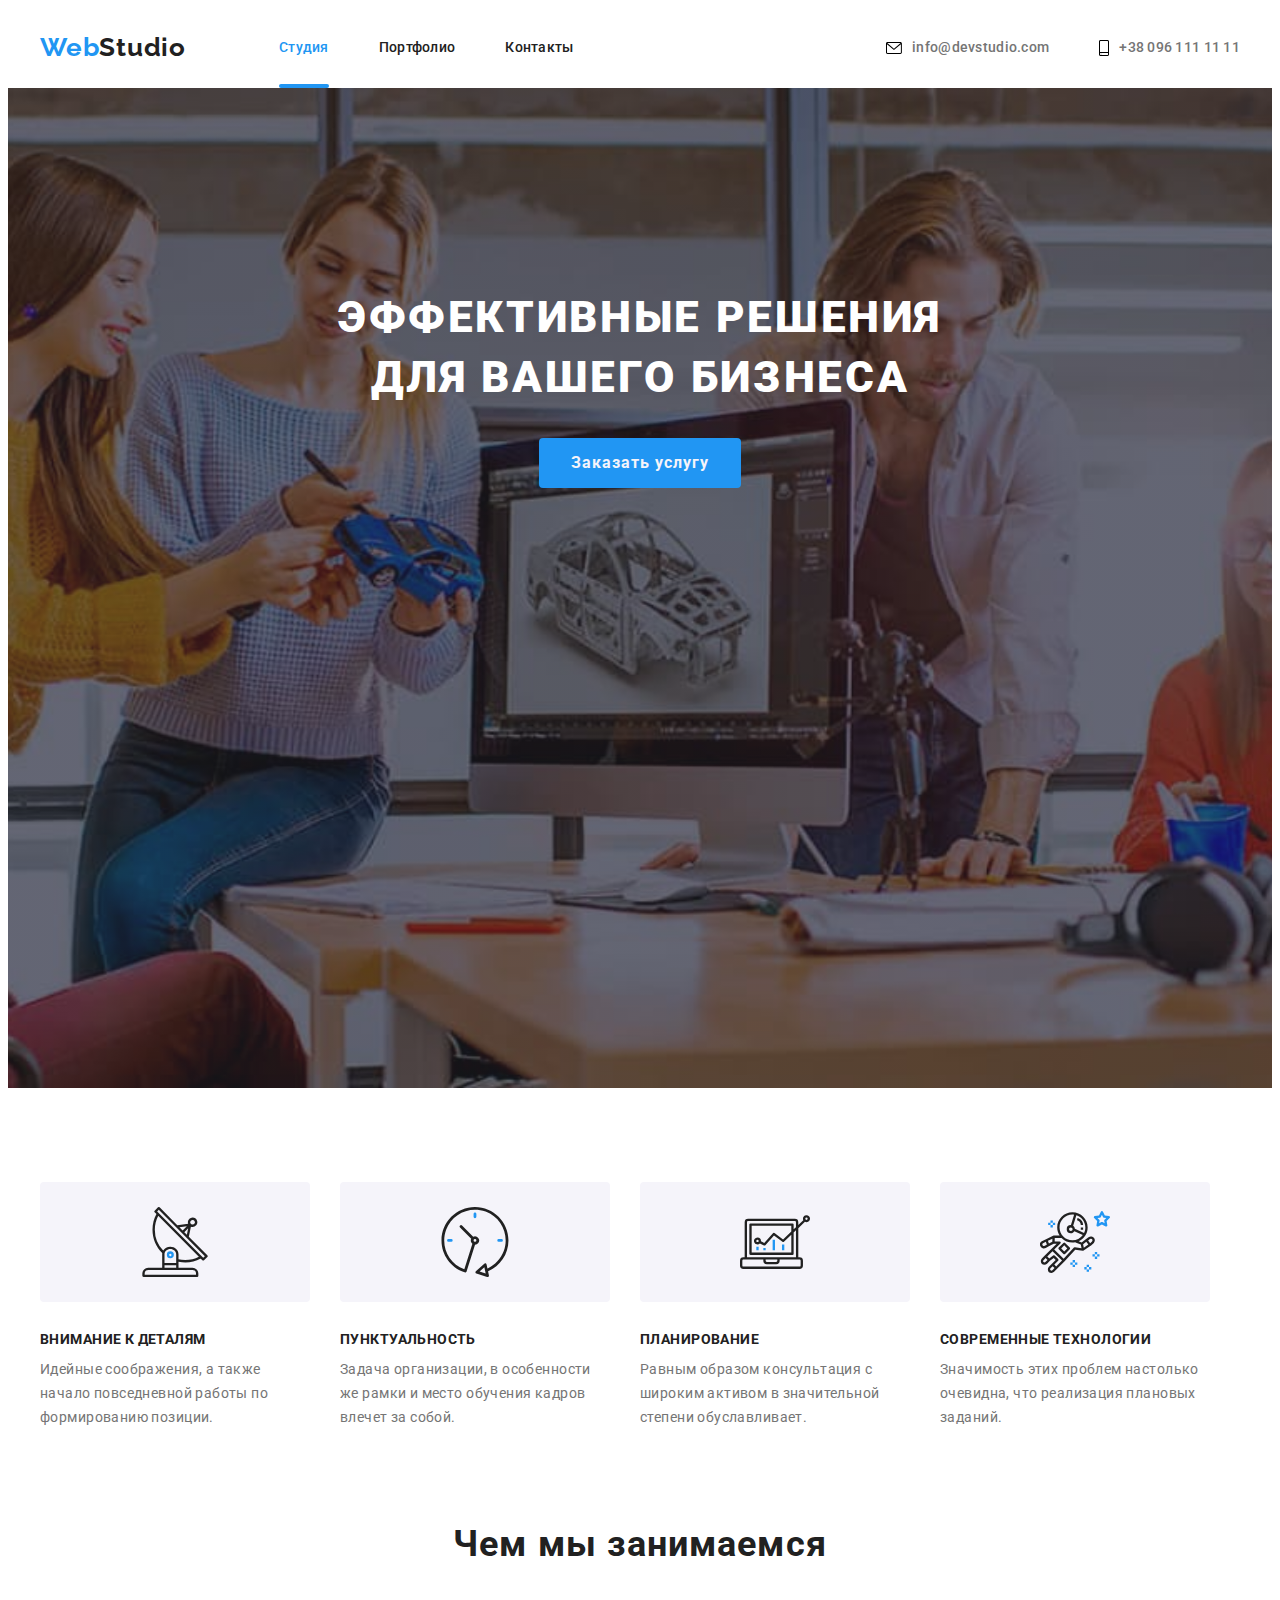
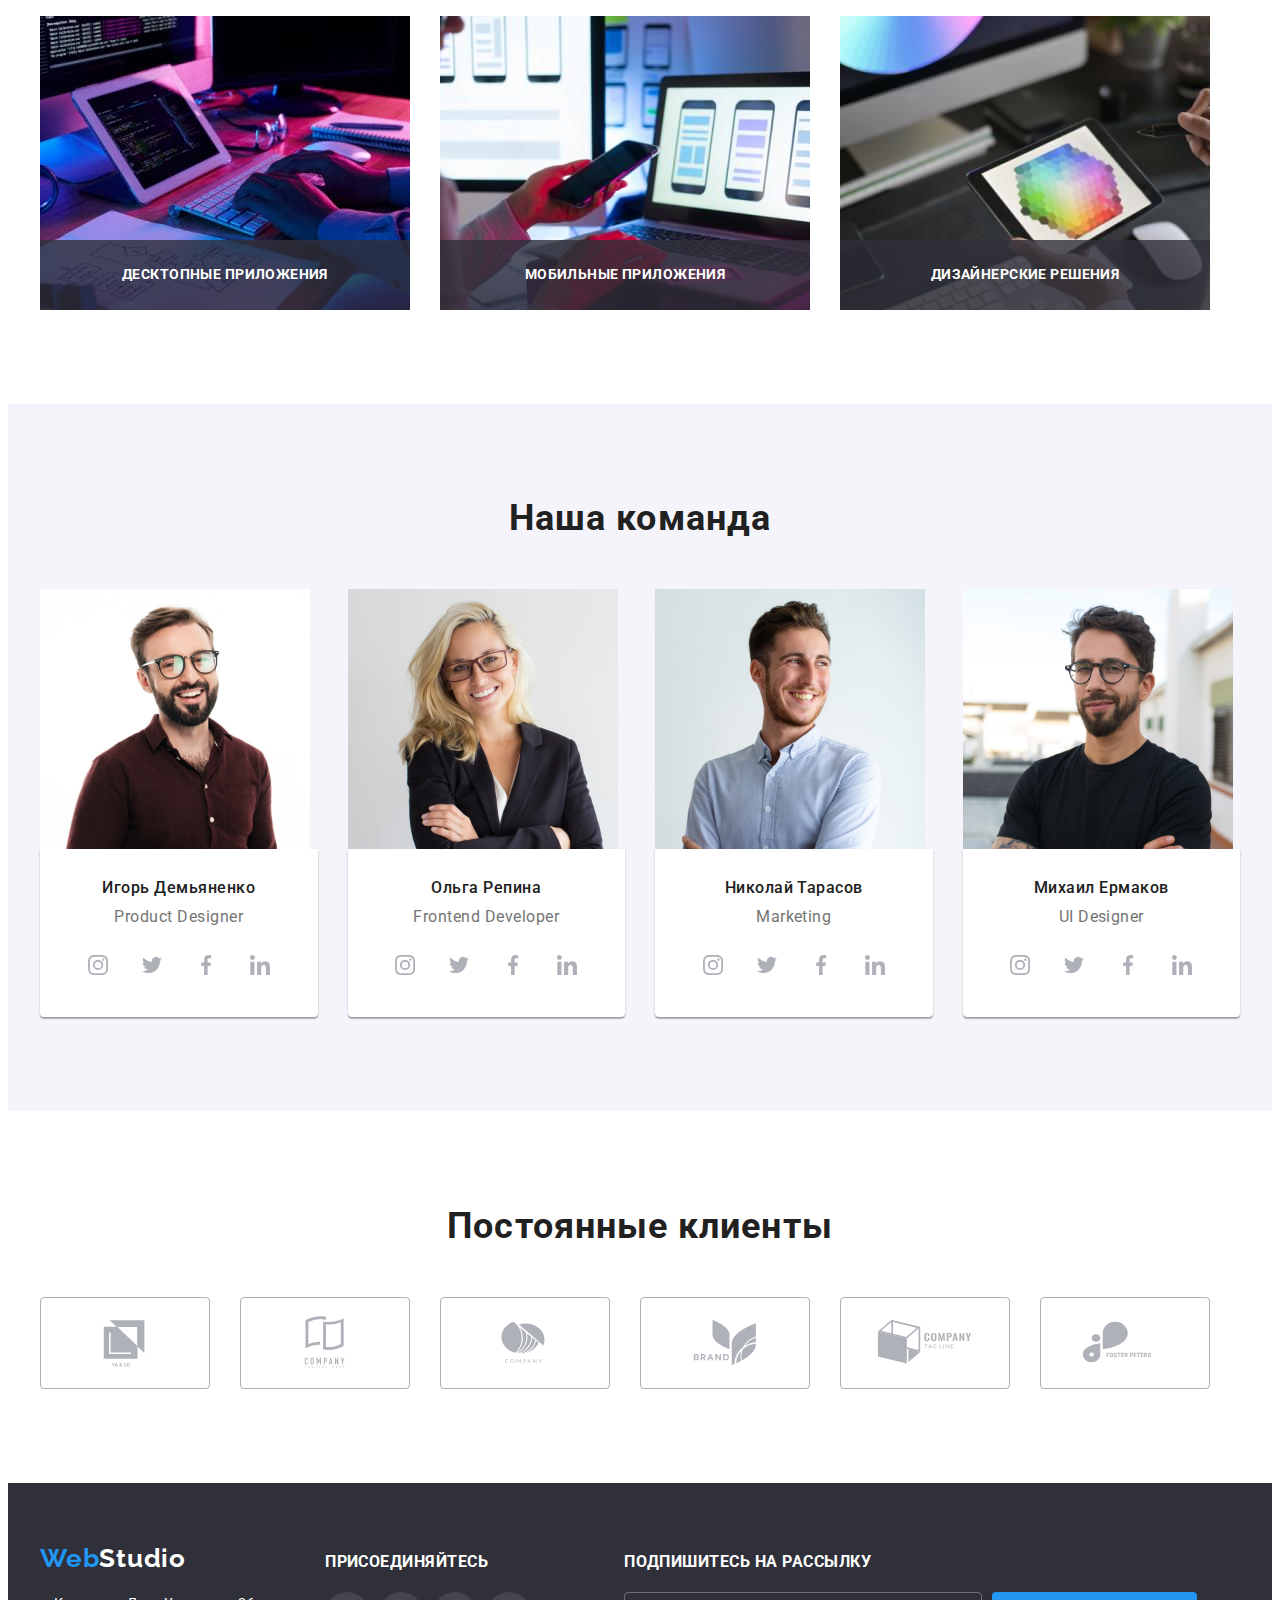
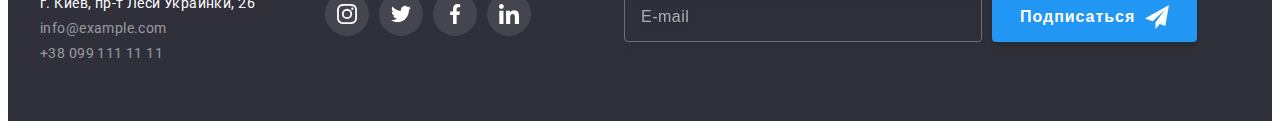
==== index.html @ feab502e "hw 6 f" ====
<!DOCTYPE html>
<html lang="ru">
<head>
    <meta charset="UTF-8">
    <meta http-equiv="X-UA-Compatible" content="IE=edge">
    <meta name="viewport" content="width=device-width, initial-scale=1.0">
    <title>WebStudio</title>
    <link rel="stylesheet" href="https://cdnjs.cloudflare.com/ajax/libs/modern-normalize/1.0.0/modern-normalize.min.css" integrity="sha512-ISS7cAi1PEhQ8jnbJpJZMd29NlhNj4AWYyLOSp2CE/CsHxTCu+r+t0D2yoJudVrd0/8fTVPUVDzY5Tvli75u/g==" crossorigin="anonymous"/>
    <link rel="preconnect" href="https://fonts.googleapis.com">
    <link rel="preconnect" href="https://fonts.gstatic.com" crossorigin>
    <link href="https://fonts.googleapis.com/css2?family=Oleo+Script&family=Raleway:wght@700&family=Roboto:wght@400;500;700;900&display=swap" rel="stylesheet">
    <link rel="stylesheet" href="./CSS/style.css">
</head>
<body>
    
    <!--Шапка страницы-->
    
    <header>

        <!--Навигация на другие страницы-->

        <div class="container">
        <nav class="navigation">
        <a class="logo-link" lang="en" href="#"><span class="logo-color">Web</span>Studio</a>
            <ul class="list-nav">
                <li class="item">

                    <a class="navigation-link line logo-color" href="./index.html">Студия</a></li>
                <li class="item"><a class="navigation-link" href="./portfolio.html">Портфолио</a></li>
                <li class="item"><a class="navigation-link" href="#">Контакты</a></li>
            </ul>
        </nav> 
            <ul class="contacts-list">
                <li class="item">   
                    <a class="contacts-link" href="mailto:info@devstudio.com">
                    <svg width="16" height="12" class="icon-mail">
                        <use href="./images/sprite.svg#icon-envelope"></use>
                    </svg>info@devstudio.com</a>
                </li>
                <li class="item">
                    <a class="contacts-link" href="tel:+380961111111">
                    <svg width="10" height="16" class="icon-phon">
                        <use href="./images/sprite.svg#icon-smartphone"></use>
                    </svg> +38 096 111 11 11</a> 
                </li>
            </ul> 
        </div>         
    </header>
   
    <!--Уникальный контент страницы-->
   
    <main>
        
        <!--Hero-->
        
        <section class="section-order-service">
        <div class="container">
            <h1 class="order-service-title">Эффективные решения для вашего бизнеса</h1>

            <button class="button-order-service" type="button" data-modal-open>Заказать услугу</button>

        </div>
    </section>
    
        <!--Info-->
        
        <section class="section">    
            <div class="container">
                <h2 hidden>Наши задачи</h2>
                <ul class="list-info">
                    <li class="item antenna">
                        <div class="info-icon">
                            <svg width="70" height="70" class="info-icon-pic">
                                <use href="./images/sprite.svg#icon-antenna"></use>
                        </svg>
                    </div>
                    <h3 class="heading-info">Внимание к деталям</h3>
                    <p class="text-info">Идейные соображения, а также начало повседневной работы по формированию позиции.</p>
                </li>
                <li class="item clock">
                    <div class="info-icon">
                        <svg width="70" height="70" class="info-icon-pic">
                            <use href="./images/sprite.svg#icon-clock"></use>
                        </svg>
                    </div>
                    <h3 class="heading-info">Пунктуальность</h3>
                    <p class="text-info">Задача организации, в особенности же рамки и место обучения кадров влечет за собой.</p>
                </li>
                <li class="item diagram">
                    <div class="info-icon">
                        <svg width="70" height="70" class="info-icon-pic">
                            <use href="./images/sprite.svg#icon-diagram"></use>
                        </svg>
                    </div>
                    <h3 class="heading-info">Планирование</h3>
                    <p class="text-info">Равным образом консультация с широким активом в значительной степени обуславливает.</p>
                </li>
                <li class="item astronaut">
                    <div class="info-icon">
                        <svg width="70" height="70" class="info-icon-pic">
                            <use href="./images/sprite.svg#icon-astronaut"></use>
                        </svg>
                    </div>
                    <h3 class="heading-info">Современные технологии</h3>
                    <p class="text-info">Значимость этих проблем настолько очевидна, что реализация плановых заданий.</p>
                </li>
            </ul>
        </div>
    </section>
    
    <!--Чем мы занимаемся-->
    
    <section class="section section-we-doing">
        <div class="container">
            <h2 class="heading-we-doing">Чем мы занимаемся</h2>
            <ul class="list-we-doing">
                <li class="item">            
                    <img class="img-we-doing" src="./images/img1.jpg" 
                    alt="Верстка" 
                    width="370"/>
                    <h3 class="heading-choice">Десктопные приложения</h3>
                </li>
                <li class="item">
                    <img class="img-we-doing" src="./images/img2.jpg" 
                    alt="Програмирование" 
                    width="370"/>               
                    <h3 class="heading-choice">Мобильные приложения</h3>
                </li>
                <li class="item">
                    <img class="img-we-doing" src="./images/img3.jpg"
                    alt="Дизайн" 
                    width="370"/>
                    <h3 class="heading-choice">Дизайнерские решения</h3>
                </li>
            </ul>
        </div>
    </section>
    
    <!--Team-->
    
    <section class="section section-team">
        <div class="container">
            <h2 class="heading-team">Наша команда</h2>
            <ul class="list-team">
                <li class="item">
                    <img class="img-team" src="./images/img4.jpg" 
                    alt="Product Designer" 
                    width="270"/>
                    <div class="container-team">
                        <h3 class="heading-name">Игорь Демьяненко</h3>
                        <p class="text-team" lang="en">Product Designer</p>
                        <ul class="social-list">
                            <li class="social-item">
                                <a class="social-link" href="#">
                                    <svg class="social-icon" width="20" height="20">
                                        <use href="./images/sprite.svg#icon-instagram"></use>
                                </svg>
                            </a>
                        </li>
                        <li class="social-item">
                            <a class="social-link" href="#">
                                <svg class="social-icon" width="20" height="20">
                                    <use href="./images/sprite.svg#icon-twitter"></use>
                                </svg>
                            </a>
                        </li>
                        <li class="social-item">
                            <a class="social-link" href="#">
                                <svg class="social-icon" width="20" height="20">
                                    <use href="./images/sprite.svg#icon-facebook"></use>
                                </svg>
                            </a>
                        </li>
                        <li class="social-item">
                            <a class="social-link" href="#">
                                <svg class="social-icon" width="20" height="20" >
                                    <use href="./images/sprite.svg#icon-linkedin"></use>
                                </svg>
                            </a>
                        </li>
                    </ul>
                </div>    
            </li>
            <li class="item">
                <img class="img-team" src="./images/img5.jpg" 
                alt="Frontend Developer"
                width="270"/>
                <div class="container-team">
                    <h3 class="heading-name">Ольга Репина</h3>
                    <p class="text-team"  lang="en">Frontend Developer</p>
                    <ul class="social-list">
                        <li class="social-item">
                            <a class="social-link" href="#">
                                <svg class="social-icon" width="20" height="20">
                                    <use href="./images/sprite.svg#icon-instagram"></use>
                                </svg>
                            </a>
                        </li>
                        <li class="social-item">
                            <a class="social-link" href="#">
                                <svg class="social-icon" width="20" height="20">
                                    <use href="./images/sprite.svg#icon-twitter"></use>
                                </svg>
                            </a>
                        </li>
                        <li class="social-item">
                            <a class="social-link" href="#">
                                <svg class="social-icon" width="20" height="20">
                                    <use href="./images/sprite.svg#icon-facebook"></use>
                                </svg>
                            </a>
                        </li>
                        <li class="social-item">
                            <a class="social-link" href="#">
                                <svg class="social-icon" width="20" height="20">
                                    <use href="./images/sprite.svg#icon-linkedin"></use>
                                </svg>
                            </a>
                        </li>
                    </ul>
                </div>     
            </li>
            <li class="item">
                <img class="img-team" src="./images/img6.jpg" 
                alt="Marketing"
                width="270"/>
                    <div class="container-team">

                        <h3 class="heading-name">Николай Тарасов</h3> 
                        <p class="text-team" lang="en">Marketing</p> 
                        <ul class="social-list">
                            <li class="social-item">
                                <a class="social-link" href="#">
                                    <svg class="social-icon" width="20" height="20">
                                        <use href="./images/sprite.svg#icon-instagram"></use>
                                </svg>
                            </a>
                        </li>
                        <li class="social-item">
                            <a class="social-link" href="#">
                                <svg class="social-icon" width="20" height="20">
                                    <use href="./images/sprite.svg#icon-twitter"></use>
                                </svg>
                            </a>
                        </li>
                        <li class="social-item">
                            <a class="social-link" href="#">
                                <svg class="social-icon" width="20" height="20" >
                                    <use href="./images/sprite.svg#icon-facebook"></use>
                                </svg>
                            </a>
                        </li>
                        <li class="social-item">
                            <a class="social-link" href="#">
                                <svg class="social-icon" width="20" height="20">
                                    <use href="./images/sprite.svg#icon-linkedin"></use>
                                </svg>
                            </a>
                        </li>
                    </ul>
                </div>  
                </li>
                <li class="item">
                    <img class="img-team" src="./images/img7.jpg" 
                    alt="UI Designer"
                    width="270"/>
                    <div class="container-team">
                        <h3 class="heading-name">Михаил Ермаков</h3> 
                        <p class="text-team"  lang="en">UI Designer</p>
                        <ul class="social-list">
                            <li class="social-item">
                                <a class="social-link" href="#">
                                    <svg class="social-icon" width="20" height="20">
                                        <use href="./images/sprite.svg#icon-instagram"></use>
                                </svg>
                            </a>
                        </li>
                        <li class="social-item">
                            <a class="social-link" href="#">
                                <svg class="social-icon" width="20" height="20">
                                    <use href="./images/sprite.svg#icon-twitter"></use>
                                </svg>
                            </a>
                        </li>
                        <li class="social-item">
                            <a class="social-link" href="#">
                                <svg class="social-icon"  width="20" height="20">
                                    <use href="./images/sprite.svg#icon-facebook"></use>
                                </svg>
                            </a>
                        </li>
                        <li class="social-item">
                            <a class="social-link" href="#">
                                <svg class="social-icon" width="20" height="20">
                                    <use href="./images/sprite.svg#icon-linkedin"></use>
                                </svg>
                            </a>
                        </li>
                    </ul>
                </div>    
            </li>
        </ul>
    </div>
</section>

<!--Section client-->

<section class="section">
    <div class="container">
        <h2 class="clien-heading">Постоянные клиенты</h2>
        <ul class="client-list">
            <li class="client-item">
                <a class="client-link" href="#">
                    <svg class="client-icon" width="106" height="60">
                        <use href="./images/sprite.svg#icon-Logo1"></use>
                            </svg>
                        </a>
                    </li>
                    <li class="client-item">
                        <a class="client-link" href="#">
                            <svg class="client-icon" width="106" height="60">
                                <use href="./images/sprite.svg#icon-Logo2" ></use>
                            </svg>
                        </a>
                    </li>
                    <li class="client-item">
                        <a class="client-link" href="#">
                            <svg class="client-icon" width="106" height="60">
                                <use href="./images/sprite.svg#icon-Logo3" ></use>
                            </svg>
                        </a>
                    </li>
                    <li class="client-item">
                        <a class="client-link" href="#">
                            <svg class="client-icon" width="106" height="60">
                                <use href="./images/sprite.svg#icon-Logo4" ></use>
                            </svg>
                        </a>
                    </li>
                    <li class="client-item">
                        <a class="client-link" href="#">
                            <svg class="client-icon" width="106" height="60">
                                <use href="./images/sprite.svg#icon-Logo5" ></use>
                            </svg>
                        </a>
                    </li>
                    <li class="client-item">
                        <a class="client-link" href="#">
                            <svg class="client-icon" width="106" height="60">
                                <use href="./images/sprite.svg#icon-Logo6" ></use>
                            </svg>
                        </a>
                    </li>
                </ul>
            </div>
        </section>
    </main>
    
    <!--Подвал страницы-->
    
    <footer class="footer">
        <div class="container">
            <div class="footer-link">
                <a class="logo-footer" lang="en" href="#"><span class="logo-color">Web</span>Studio</a>
                <address class="address">
                    <ul class="list-address">
                        <li class="item">
                            <a class="address-map" href="https://goo.gl/maps/zDSShLqWRXgAwJdu6" target="_blank">г. Киев, пр-т Леси Украинки, 26</a>
                        </li>
                        <li class="item">
                            <a class="address-link" href="mailto:info@devstudio.com">info@example.com</a>
                    </li>
                    <li class="item">
                        <a class="address-link" href="tel:+380991111111">+38 099 111 11 11</a>
                    </li>
                </ul>
               </address>
            </div>
            <div class="footer-social">
              <p class="social-title">присоединяйтесь</p>
              <ul class="footer-social-list">
                <li class="social-list-item">
                    <a class="social-list-link" href="#">
                        <svg class="social-list-icon" width="20" height="20">
                            <use href="./images/sprite.svg#icon-instagram"></use>
                            </svg>
                        </a>
                    </li>
                    <li class="social-list-item">
                        <a class="social-list-link" href="#">
                            <svg class="social-list-icon" width="20" height="20">
                                <use href="./images/sprite.svg#icon-twitter"></use>
                            </svg>
                        </a>
                    </li>
                    <li class="social-list-item">
                        <a class="social-list-link" href="#">
                            <svg class="social-list-icon" width="20" height="20">
                                <use href="./images/sprite.svg#icon-facebook"></use>
                            </svg>
                        </a>
                    </li>
                    <li class="social-list-item">
                        <a class="social-list-link" href="#">
                            <svg class="social-list-icon" width="20" height="20">
                                <use href="./images/sprite.svg#icon-linkedin" ></use>
                            </svg>
                        </a>
                    </li>
                </ul>
            </div>
            <div class="footer-submit">
                <p class="submit-title">Подпишитесь на рассылку</p>
                <form action="#" class="footer-submit-form">
                    <input 
                    type="email"
                    placeholder="E-mail"
                    class="footer-submit-input"
                    name="user-email"
                    required/>
                    <button class="footer-btn" type="submit"> Подписаться
                        <svg width="24" height="24" class="submit-icon">
                          <use href="./images/sprite-modal.svg#icon-send-fly"></use>
                        </svg>
                    </button>
                </form>
            </div>
        </div>
        <div class="backdrop is-hidden" data-modal>
            <div class="modal">   
            <button class="modal-close" type="button" data-modal-close >
                <svg width="18" height="18" class="modal-icon">
                    <use href="./images/sprite.svg#icon-close"></use>
                </svg>
            </button>
            <form action="#" class="modal-form">
                <p class="modal-title">Оставьте свои данные, мы вам перезвоним</p>
                <div class="modal-form-container">
                    <label for="name" class="modal-label">Имя</label>
                    <div class="modal-box">
                        <input type="text"
                        id="name"
                        name="name"
                        class="modal-input"
                        required
                        />
                        <svg width="18" height="18" class="modal-form-icon">
                            <use href="./images/sprite-modal.svg#icon-person-black"></use>
                        </svg>    
                    </div>
                </div>
                <div class="modal-form-container">
                    <label for="tel" class="modal-label">Телефон</label>
                    <div class="modal-box">
                      <input
                        type="tel"
                        id="tel"
                        name="phone"
                        class="modal-input"
                        required
                      />
                      <svg width="18" height="18" class="modal-form-icon">
                        <use
                          href="./images/sprite-modal.svg#icon-phone-black"
                        ></use>
                      </svg>
                    </div>
                  </div>
                  <div class="modal-form-container">
                    <label for="mail" class="modal-label">Почта</label>
                    <div class="modal-box">
                      <input
                        type="email"
                        id="mail"
                        name="mail"
                        class="modal-input"
                        required
                      />
                      <svg width="18" height="18" class="modal-form-icon">
                        <use
                          href="./images/sprite-modal.svg#icon-email-black"
                        ></use>
                      </svg>
                    </div>
                  </div>
                  <label for="modal-textarea" class="modal-label">Комментарий</label>
                  <textarea
                    class="modal-textarea"
                    name="modal-textarea"
                    id="modal-textarea"
                    placeholder="Введите текст"
                  ></textarea>
                  <div class="conteiner-checkbox">
                    <label class="checkbox-label">
                      <input
                        type="checkbox"
                        class="checkbox-input"
                        name="checkbox"
                        required
                      />
                      <span class="checkbox-icon"></span>Соглашаюсь с рассылкой и
                      принимаю 
                      <a class="checkbox-link" href="#">Условия договора</a>
                    </label>
                  </div>
                  <button type="submit" class="submit-btn">Отправить</button>
            </form>
            </div>
        </div>
    </footer>
    <script src="./js/modal.js"></script>
</body>
</html>
---- CSS/style.css ----
:root {
  --primary-color: #ffffff;
  --secondary-color: #2f303a;
  --tertiary-color: #f5f4fa;
  --quaternary-color: #2196f3;

  --text-primary: #212121;
  --text-secondary: #757575;
  --social-primary: #AFB1B8;
  --light-icon-color: #ffffff;

  --time-hover: 250ms;
}

h1,
h2,
h3,
h4,
h5,
h6,
p {
  margin: 0;
  padding: 0;
}

ul,
ol {
  margin: 0;
  padding: 0;
}

img {
  display: block;
}

.link {
  text-decoration: none;
}

.list {
  list-style: none;
}

address {
  font-style: normal;
}

body {
  font-family: Roboto, sans-serif;
  font-style: normal;
  background-color: var(--primary-color);
  color: var(--text-primary);
}

/*header*/

header .container {
  display: flex;
  justify-content: space-between;
  align-items: center;
}

.container {
  margin-left: auto;
  margin-right: auto;
  padding-left: 15px;
  padding-right: 15px;
  width: 1200px; 
}

.navigation {
  display: flex;
  align-items: center;
}

.logo-link {
  padding-top: 24px;
  padding-bottom: 25px;
  font-family: Raleway, sans-serif;
  font-weight: 700;
  font-size: 26px;
  line-height: 1.2;
  letter-spacing: 0.03em;
  color: var(--text-primary);
}

.logo-color {
  color: var(--quaternary-color);
}

.logo-link {
  text-decoration: none;
}

.list-nav {
  margin-left: 93px;
  display: flex;
  font-weight: 500;
  font-size: 14px;
  line-height: 1.14;
  letter-spacing: 0.02em; 
  list-style: none;
}

.list-nav .item {
  position: relative;
  margin-right: 50px;
}

.list-nav .item:last-child{
  margin-right: 0px;
}

.line::after {
  content: "";
  display: block;
  position: absolute;
  bottom: 0px;
  width: 100%;
  height: 4px;
  background: var(--quaternary-color);
  border-radius: 2px
}

.navigation-link {
  display: block;
  text-decoration: none;
  padding-top: 32px;
  padding-bottom: 32px;

  transition: color var(--time-hover) cubic-bezier(0.4, 0, 0.2, 1);
}

.contacts-list {
  display: flex;
  list-style: none;
}

.icon-mail {
  margin-right: 10px;
  transition: fill var(--time-hover) cubic-bezier(0.4, 0, 0.2, 1);
}

.icon-phon {
  margin-right: 10px;
  transition: fill var(--time-hover) cubic-bezier(0.4, 0, 0.2, 1);
}

.contacts-link:hover .icon-mail,
.contacts-link:focus .icon-mail {
  fill: var(--quaternary-color);
}

.contacts-link:hover .icon-phon,
.contacts-link:focus .icon-phon {
  fill: var(--quaternary-color);
}


.contacts-list .item {
  display: block;
  margin-right: 50px;
}

.contacts-list .item:last-child {
  margin-right: 0px;
}

.contacts-link {
  display: flex;
  align-items: center;
  padding-top: 32px;
  padding-bottom: 32px;
  text-decoration: none;
  font-size: 14px;
  line-height: 1.14;
  letter-spacing: 0.02em;
  font-weight: 500;
  
  transition: color var(--time-hover) cubic-bezier(0.4, 0, 0.2, 1);
}

.navigation-link.logo-color {
  color: var(--quaternary-color);
}

.navigation-link {
  color: var(--text-primary);
}

.contacts-link {
  color: var(--text-secondary);
}

.contacts-link:hover,
.contacts-link:focus {
    color: var(--quaternary-color);
}

.list-nav .navigation-link:hover,
.list-nav .navigation-link:focus {
  color: var(--quaternary-color);
}

.contacts-list .contacts-link:hover,
.contacts-list .contact-link:focus {
  color: var(--quaternary-color);
}

/*hero*/

.section {
  padding-top: 94px;
  padding-bottom: 94px;
}

.section-order-service { 
  margin-top: 0px;
  margin-bottom: 0px;
  padding: 200px 0px;
  margin-left: auto;
  margin-right: auto;
  max-width: 1600px;
  height: 600px;
  background-color: var(--text-primary);
  background-image: linear-gradient( 
    rgba(47, 48, 58, 0.4),
    rgba(47, 48, 58, 0.4) ),
   url(../images/hero.jpg);
  background-repeat: no-repeat;
  background-position: center;
  background-size: cover;
}

.section-order-service .container {
  display: flex;
  flex-direction: column;
  align-items: center;
}

.order-service-title {
  max-width: 710px;
  margin-bottom: 30px;
  font-weight: 900;
  font-size: 44px;
  line-height:1.36;
  text-align: center;
  letter-spacing: 0.06em;
  text-transform: uppercase;
  color: var(--primary-color);
}

.button-order-service {
  display: inline-block;
  border: none;
  min-width: 200px;
  height: 50px;
  border-radius: 4px;
  padding: 10px 32px;
  font-family: Roboto,sans-serif;
  font-weight: 700;
  font-size: 16px;
  line-height: 1.9;
  align-items: center;
  letter-spacing: 0.06em;
  cursor: pointer;
  background-color: var(--quaternary-color);
  color: var(--tertiary-color);
  transition: background-color var(--time-hover) cubic-bezier(0.4, 0, 0.2, 1);
}

.button-hero:hover,
.button-hero:focus {
    background-color: var(--quaternary-color);
}

/*---MODAL---*/

.backdrop {
  position: fixed;
  top: 0;
  left: 0;
  width: 100%;
  height: 100%;
  background: rgba(0, 0, 0, 0.2);
  opacity: 1;
  visibility: visible;
  transition: opacity var(--time-hover) cubic-bezier(0.4, 0, 0.2, 1),
  visibility var(--time-hover) cubic-bezier(0.4, 0, 0.2, 1);
  z-index: 1;
}

.backdrop.is-hidden {
  opacity: 0;
  pointer-events: none;
  visibility: hidden;
}

.backdrop.is-hidden.modal {
  transform: translate(-50%, -50%) scale(0.5) rotate(-120deg);
}

.modal {
  position: absolute;
  top: 50%;
  left: 50%;
  transform: translate(-50%, -50%) scale(1) rotate(0deg);
  transition: transform var(--time-hover) cubic-bezier(0.4, 0, 0.2, 1);
  min-width: 528px;
  min-height: 580px; 
  background: var(--primary-color);
  box-shadow: 0px 1px 3px rgba(0, 0, 0, 0.12), 0px 1px 1px rgba(0, 0, 0, 0.14),
  0px 2px 1px rgba(0, 0, 0, 0.2);
  border-radius: 4px;
}

.modal-close {
  position: absolute;
  display: flex;
  align-items: center;
  width: 30px;
  height: 30px;
  top: 8px;
  right: 8px;
  background: transparent;
  border: 1px solid rgba(0, 0, 0, 0.1);
  border-radius: 50%;
  cursor: pointer;
}

.modal-icon {
 fill: #000000; 
 transition: fill var(--time-hover) cubic-bezier(0.4, 0, 0.2, 1);
}

.modal-close:hover .modal-icon,
.modal-close:focus .modal-icon {
  fill: var(--quaternary-color);
}

.modal-form {
  margin: 40px;
  display: flex;
  flex-direction: column;
}

.modal-title {
  margin-bottom: 12px;
  font-weight: 700;
  font-size: 20px;
  line-height: 1.15;
  text-align: center;
  letter-spacing: 0.03em;
  color: var(--text-primary);
}

.modal-form-container {
  display: flex;
  flex-direction: column;
  position: relative;
  margin-bottom: 10px;
}

.modal-label {
  margin-bottom: 4px;
  font-weight: 400;
  font-size: 12px;
  line-height: 1.17;
  letter-spacing: 0.01em;
  color: var(--primery-text-color);
}

.modal-input:hover + .modal-form-icon,
.modal-input:focus + .modal-form-icon {
  fill: var(--quaternary-color);
  cursor: pointer;
}

.modal-box {
  position: relative;
}

.modal-box:hover,
.modal-box:focus {
  fill: var(--quaternary-color);
  cursor: pointer;
}

.modal-input:hover,
.modal-input:focus {
  border-color: var(--quaternary-color);
  cursor: pointer;
}

.modal-input {
  outline: none;
  width: 100%;
  border: 1px solid rgba(33, 33, 33, 0.2);
  box-sizing: border-box;
  border-radius: 4px;
  padding-top: 11px;
  padding-bottom: 11px;
  padding-left: 42px;

  transition: border-color var(--time-hover) cubic-bezier(0.4, 0, 0.2, 1);
}

.modal-form-icon {
  position: absolute;
  top: 50%;
  left: 12px;
  transform: translateY(-50%);
  pointer-events: none;

  transition: fill var(--time-hover) cubic-bezier(0.4, 0, 0.2, 1);
}

.modal-textarea {
  outline: none;
  padding: 12px 16px;
  margin-bottom: 20px;
  resize: none;
  height: 120px;
  border: 1px solid rgba(33, 33, 33, 0.2);
  box-sizing: border-box;
  border-radius: 4px;
  overflow: scroll;

  transition: border-color var(--time-hover) cubic-bezier(0.4, 0, 0.2, 1);
}

.modal-textarea::placeholder {
  font-weight: 400;
  font-size: 12px;
  line-height: 1.17;
  letter-spacing: 0.01em;
  color: rgba(117, 117, 117, 0.5);

  transition: color var(--time-hover) cubic-bezier(0.4, 0, 0.2, 1);
}

.modal-textarea:hover,
.modal-textarea:focus {
  border-color: var(--quaternary-color);
  cursor: pointer;
}

.modal-textarea:hover::placeholder,
.modal-textarea:focus::placeholder {
  color: var(--quaternary-color);
}

.conteiner-checkbox {
  display: flex;
  align-items: center;
  margin-right: auto;
  margin-bottom: 30px;
  margin-left: auto;
}

.checkbox-label {
  display: flex;
  align-items: center;
  font-weight: 400;
  font-size: 14px;
  line-height: 1.71;
  letter-spacing: 0.03em;
  color: var(--text-secondary);
}

.checkbox-label:hover {
  cursor: pointer;
}

.checkbox-label:focus-within .checkbox-input:checked {
  background-color: var(--quaternary-color);
  background-image: url("/images/icon-check.svg");
  background-repeat: no-repeat;
  background-position: 50% 50%;
  background-origin: border-box;
  border-color: transparent;
}

.checkbox-label:hover .checkbox-icon,
.checkbox-label:focus-within .checkbox-icon {
  border: 2px solid var(--quaternary-color);
  cursor: pointer;
}

.checkbox-input {
  position: absolute;
  width: 1px;
  height: 1px;
  margin: -1px;
  border: 0;
  padding: 0;
  clip: rect(0 0 0 0);
  overflow: hidden;
}

.checkbox-icon {
  display: inline-block;
  width: 16px;
  height: 15px;
  margin-right: 7px;
  border: 2px solid #000000;
  box-sizing: border-box;
  border-radius: 2px;
  background-image: none;

  transition: background-color var(--time-hover) cubic-bezier(0.4, 0, 0.2, 1),
    border-color var(--time-hover) cubic-bezier(0.4, 0, 0.2, 1),
    background-image var(--time-hover) cubic-bezier(0.4, 0, 0.2, 1);
}

.checkbox-input:checked + .checkbox-icon {
  background-color: var(--quaternary-color);
  background-image: url("/images/icon-check.svg");
  background-repeat: no-repeat;
  background-position: 50% 50%;
  background-origin: border-box;
  border-color: transparent;
}

.checkbox-link {
  color: var(--quaternary-color);
}

.submit-btn {
  min-width: 200px;
  min-height: 50px;
  margin-right: auto;
  margin-left: auto;
  padding: 10px 52px;
  background: var(--quaternary-color);
  box-shadow: 0px 4px 4px rgba(0, 0, 0, 0.15);
  border-radius: 4px;
  border: none;

  font-weight: 700;
  font-size: 16px;
  line-height: 1.87;
  text-align: center;
  letter-spacing: 0.06em;
  color: var(--primary-color);

  transition: background-color var(--time-hover) cubic-bezier(0.4, 0, 0.2, 1);
}

.submit-btn:hover,
.submit-btn:focus {
  background-color: #188ce8;
  cursor: pointer;
}

/*info*/


.list-info {
  display: flex;
  list-style: none;
}

.list-info .item {
  width: 270px;
  margin-right: 30px;
}

.info-icon {
  display: flex;
  justify-content: center;
  align-items: center;
  height: 120px;
  background: var(--tertiary-color);
  border-radius: 4px;
  margin-bottom: 30px;
}

.list-info .item:last-child {
  margin-right: 0px;
}

.heading-info {
  margin-bottom: 10px;
  font-weight: 700;
  font-size: 14px;
  line-height: 1.14;
  letter-spacing: 0.03em;
  text-transform: uppercase;
  color: var(--text-primary);
}

.text-info {
  font-weight: 400;
  font-size: 14px;
  line-height: 1.71;
  letter-spacing: 0.03em;
  color: var(--text-secondary);
}

/*Чем мы занимаемся*/

.section-we-doing {
  padding-top: 0px;
}

.heading-we-doing {
  margin-bottom: 50px;
  font-weight: 700;
  font-size: 36px;
  line-height:1.16;
  text-align: center;
  letter-spacing: 0.03em;
}

.list-we-doing {
  display: flex;
  list-style: none;
}

.list-we-doing .item {
  position: relative;
  margin-right: 30px;
}

.list-we-doing .item:last-child {
  margin-right: 0px;
}

.heading-choice {
  position: absolute;
  bottom: 0px;
  width: 100%;
  height: 70px;
  display: flex;
  align-items: center;
  justify-content: center;
  font-family: Roboto, sans-serif;
  font-weight: 700;
  font-size: 14px;
  line-height: 1.14;
  text-align: center;
  letter-spacing: 0.03em;
  text-transform: uppercase;
  background: rgba(47, 48, 58, 0.8);
  color: var(--primary-color);
}

/*Team*/

.section-team {
  background-color: var(--tertiary-color);
  text-align: center;
}

.heading-team {
  font-weight: 700;
  font-size: 36px;
  line-height:1.16;
  letter-spacing: 0.03em;
}

.list-team {
  display: flex;
  margin-top:50px;
  list-style: none;
}

.list-team .item {
  margin-right: 30px;
  flex-basis: calc(100% / 4);
}

.list-team .item:last-child {
  margin-right: 0px;
}

.heading-team .heading-name {
  color: var(--text-primary);
}

.heading-name {
  font-weight: 500;
  font-size: 16px;
  line-height: 1.18;
  letter-spacing: 0.03em;
}

.text-team {
  margin-top: 10px;
  font-weight: 400;
  font-size: 16px;
  line-height: 1.18;
  letter-spacing: 0.03em;
  color: var(--text-secondary);
}

.container-team {
  padding: 30px 32px;
  text-align: center;
  background-color: var(--primary-color);
  box-shadow:  0px 1px 3px rgba(0, 0, 0, 0.12), 0px 1px 1px rgba(0, 0, 0, 0.14), 0px 2px 1px rgba(0, 0, 0, 0.2); 
  border-radius: 0px 0px 4px 4px;
}

/*Social list link*/

.social-list {
  margin-top: 16px;
  display: flex;
  justify-content: center;
  list-style: none;
}

.social-link {
  display: flex;
  width: 44px;
  height: 44px;
  align-items: center;
  justify-content: center;
  border-radius: 50%;
  transition: background-color var(--time-hover) cubic-bezier(0.4, 0, 0.2, 1); 
}

.social-link:hover,
.social-link:focus {
  background-color: var(--quaternary-color);
}
.social-icon {
  fill: var(--social-primary);
}
.social-link:hover .social-icon,
.social-link:focus .social-icon {
  fill: var(--primary-color);
  transition: fill var(--time-hover) cubic-bezier(0.4, 0, 0.2, 1);
}
.social-item {
  margin-right: 10px;
}

.social-list .social-item:last-child {
  margin-right: 0px;
}

/*Section client*/

.clien-heading {
  font-weight: 700;
  font-size: 36px;
  line-height: 1.17;
  text-align: center;
  letter-spacing: 0.03em;
  color: var(--text-primary);
}

.client-list {
  list-style: none;
  display: flex;
  margin-top: 50px;
}

.client-link {
  display: flex;
  justify-content: center;
  align-items: center;
  width: 170px;
  height: 92px;
  border: 1px solid #AFB1B8;
  box-sizing: border-box;
  border-radius: 4px;
  transition: border-color var(--time-hover) cubic-bezier(0.4, 0, 0.2, 1);
}

.client-item {
  margin-right: 30px;
}

.client-item:last-child {
  margin-right: 0px;
}

.client-icon {
  fill: var(--social-primary);
  transition: fill var(--time-hover) cubic-bezier(0.4, 0, 0.2, 1);
}

.client-link:hover,
.client-link:focus {
  border-color: var(--quaternary-color);
} 

.client-link:hover .client-icon,
.client-link:focus .client-icon {
  fill: var(--quaternary-color);
}

 .client-link:hover .client-icon,
 .client-link:focus .client-icon {
  border-color: var(--quaternary-color);  
}

/*Footer*/

footer {
  padding: 60px 0px;
  background-color: var(--secondary-color);
}

.footer .container {
  display: flex; 
  align-items: baseline;
}

.footer-link {
  margin-right: 70px;
}

.logo-footer { 
  display: block;
  margin-bottom: 20px; 
  font-family: Raleway, sans-serif;
  font-weight: 700;
  font-size: 26px;
  line-height: 1.2;
  letter-spacing: 0.03em;
  text-decoration: none;
  color: var(--primary-color);
}

.list-address {
  font-weight: 400;
  font-size: 14px;
  line-height: 1,71;
  letter-spacing: 0.03em;
  list-style: none;
}

.address-map {
  display: block;
  text-decoration: none;
  color: var(--primary-color);
  transition: color var(--time-hover) cubic-bezier(0.4, 0, 0.2, 1);
}

.address-map:hover,
.address-map:focus {
  color: var(--quaternary-color);
}

.address-link {
  display: block;
  margin-top: 9px;
  text-decoration: none;
  color: rgba(225, 225, 225, 0.6);
  transition: color var(--time-hover) cubic-bezier(0.4, 0, 0.2, 1);
}

.address-link:hover,
.address-link:focus {
  color: var(--quaternary-color);
}

.footer-social {
  display: flex;
  flex-direction: column;
}

.social-title {
  margin-bottom: 20px;
  font-weight: 700;
  line-height: 1.14;
  letter-spacing: 0.03em;
  text-transform: uppercase;
  color: var(--primary-color);
}

.footer-social-list {
  display: flex;
  align-items: flex-start;
  list-style: none;
}

.social-list-item:not(:last-child) {
  margin-right: 10px;
}

.social-list-link {
  display: flex;
  justify-content: center;
  align-items: center;
  width: 44px;
  height: 44px;
  background: rgba(255, 255, 255, 0.1);
  border-radius: 50%;
  cursor: pointer;
  transition: background-color var(--time-hover) cubic-bezier(0.4, 0, 0.2, 1);
}

.social-list-link:hover,
.social-list-link:focus {
  background-color: var(--quaternary-color);
}

.social-list-icon {
  fill: var(--primary-color);
}

.submit-title {
  margin-bottom: 20px;
  font-weight: 700;
  line-height: 1.14;
  letter-spacing: 0.03em;
  text-transform: uppercase;
  color: var(--primary-color);
} 

.footer-social {
  margin-right: 93px;
}

.footer-submit {
  display: flex;
  flex-direction: column;
}

.footer-submit-form {
  display: flex;
}

.footer-submit-input {
  margin-right: 10px;
  border: 1px solid rgba(255, 255, 255, 0.3);
  box-sizing: border-box;
  filter: drop-shadow(0px 4px 4px rgba(0, 0, 0, 0.15));
  border-radius: 4px;
  background-color: inherit;
  padding-top: 15px;
  padding-bottom: 15px;
  padding-left: 16px;
  width: 358px;
  height: 50px;
  font-weight: 400;
  font-size: 16px;
  line-height: 1.25;
  letter-spacing: 0.03em;
  color: var(--light-icon-color);
}

.footer-submit-input::placeholder {
  font-weight: 400;
  font-size: 16px;
  line-height: 1.25;
  letter-spacing: 0.03em;
  color: rgba(255, 255, 255, 0.6);
}

.footer-btn {
  display: flex;
  align-items: center;
  min-width: 200px;
  background-color: var(--quaternary-color);
  box-shadow: 0px 4px 4px rgba(0, 0, 0, 0.15);
  border: none;
  border-radius: 4px;
  padding: 10px 28px;

  font-weight: 700;
  font-size: 16px;
  line-height: 1.87;
  text-align: center;
  letter-spacing: 0.06em;
  color: #ffffff;

  transition: background-color var(--time-hover) cubic-bezier(0.4, 0, 0.2, 1);
}

.footer-btn:hover,
.footer-btn:focus {
  background-color: #188ce8;
  cursor: pointer;
}

.submit-icon {
  fill: currentColor;
  margin-left: 10px;
}

  
/*portfolio secyion*/

.section-portfolio {
  border-top-width:  1px; 
  border-top-style: solid;
  border-top-color: #ececec
}

.portfolio-list-btn {
  display: flex;
  margin-bottom: 50px;
  justify-content: center;

  list-style: none;
  text-decoration: none;   
}

.portfolio-list-btn .item {
  margin-right: 8px;
}

.portfolio-list-btn .item:last-child{
  margin-right: 0px;
}

.portfolio-btn {
  font-family: Roboto,sans-serif; 
  font-weight: 500;
  font-size: 16px;
  line-height: 1.62;
  text-align: center;
  letter-spacing: 0.03em;
  cursor: pointer;
  display: inline-block;
  border: 1px solid transparent;
  height: 38px;
  border-radius: 4px;
  padding: 6px 22px;

  transition: color var(--time-hover) cubic-bezier(0.4, 0, 0.2, 1),
  background-color var(--time-hover) cubic-bezier(0.4, 0, 0.2, 1),
  box-shadow  var(--time-hover) cubic-bezier(0.4, 0, 0.2, 1); 
}

.portfolio-btn:hover,
.portfolio-btn:focus {
  background-color: var(--quaternary-color);
  color: var(--tertiary-color);
  box-shadow: 0px 3px 1px rgba(0, 0, 0, 0.1), 0px 1px 2px rgba(0, 0, 0, 0.08), 0px 2px 2px rgba(0, 0, 0, 0.12);
}

.acting { 
  background-color: var(--quaternary-color);
  color: var(--tertiary-color);
}

.all {  
  min-width: 73px;   
}

.web-site {
  min-width: 128px;
}

.annexes {
  min-width: 145px;
}

.design {
  min-width: 103px;
}

.marketing {
  min-width: 130px;
}

/*list section*/

.portfolio-list {
  display: flex;
  flex-wrap: wrap;
  margin-top: -30px;
  margin-left: -30px;
  list-style: none;
}

.portfolio-list .item{
  flex-basis: calc(100% / 3 - 30px);
  margin-top: 30px;
  margin-left: 30px;
  transition: box-shadow  var(--time-hover) cubic-bezier(0.4, 0, 0.2, 1);  
}


.portfolio-list .item:hover {
  box-shadow: 0px 1px 1px rgba(0, 0, 0, 0.12), 0px 4px 4px rgba(0, 0, 0, 0.06), 1px 4px 6px rgba(0, 0, 0, 0.16); 
}
.portfolio-list .link-img:focus {
  display: block;
  box-shadow: 0px 1px 1px rgba(0, 0, 0, 0.12), 0px 4px 4px rgba(0, 0, 0, 0.06), 1px 4px 6px rgba(0, 0, 0, 0.16); 
}
.link-img {
  text-decoration: none;
  color: var(--text-primary);
  transition: color var(--time-hover) cubic-bezier(0.4, 0, 0.2, 1);  
}

.link-img:hover,
.link-img:focus {
  color: var(--quaternary-color);  
}

.heading-portfolio-list {
  font-weight: 700;
  font-size: 18px;
  line-height: 2;
  letter-spacing: 0.06em;
}

.text-list {
  margin-top: 4px;
  font-weight:400;
  font-size: 16px;
  line-height: 1.87;
  letter-spacing: 0.03em;
  color: var(--text-secondary);
}

.container-portfolio {
  padding: 20px 24px;
  display: flex;
  flex-direction: column;
  border-right-width: 1px; 
  border-right-style: solid;
  border-right-color: #eee;

  border-bottom-width: 1px; 
  border-bottom-style: solid;
  border-bottom-color: #eee;

  border-left-width: 1px;
  border-left-style: solid;
  border-left-color: #eee
}

.thumb {
  position: relative;
  overflow: hidden;
}
  
.thumb-text {
 position: absolute;
 padding: 63px 24px;
 bottom: 0;
 width: 100%;
 height: 100%;
 font-family: Roboto, sans-serif;
 font-weight: 400;
 font-size: 18px;
 line-height: 1.56;
 letter-spacing: 0.03em;
 background: rgba(33, 150, 243, 0.9);
 color: var(--primary-color);
 transform: translateY(101%);
 transition: transform var(--time-hover) cubic-bezier(0.4, 0, 0.2, 1);
}
  
  .link-img:hover .thumb-text,
  .link-img:focus .thumb-text {
    transform: translateY(0);
}
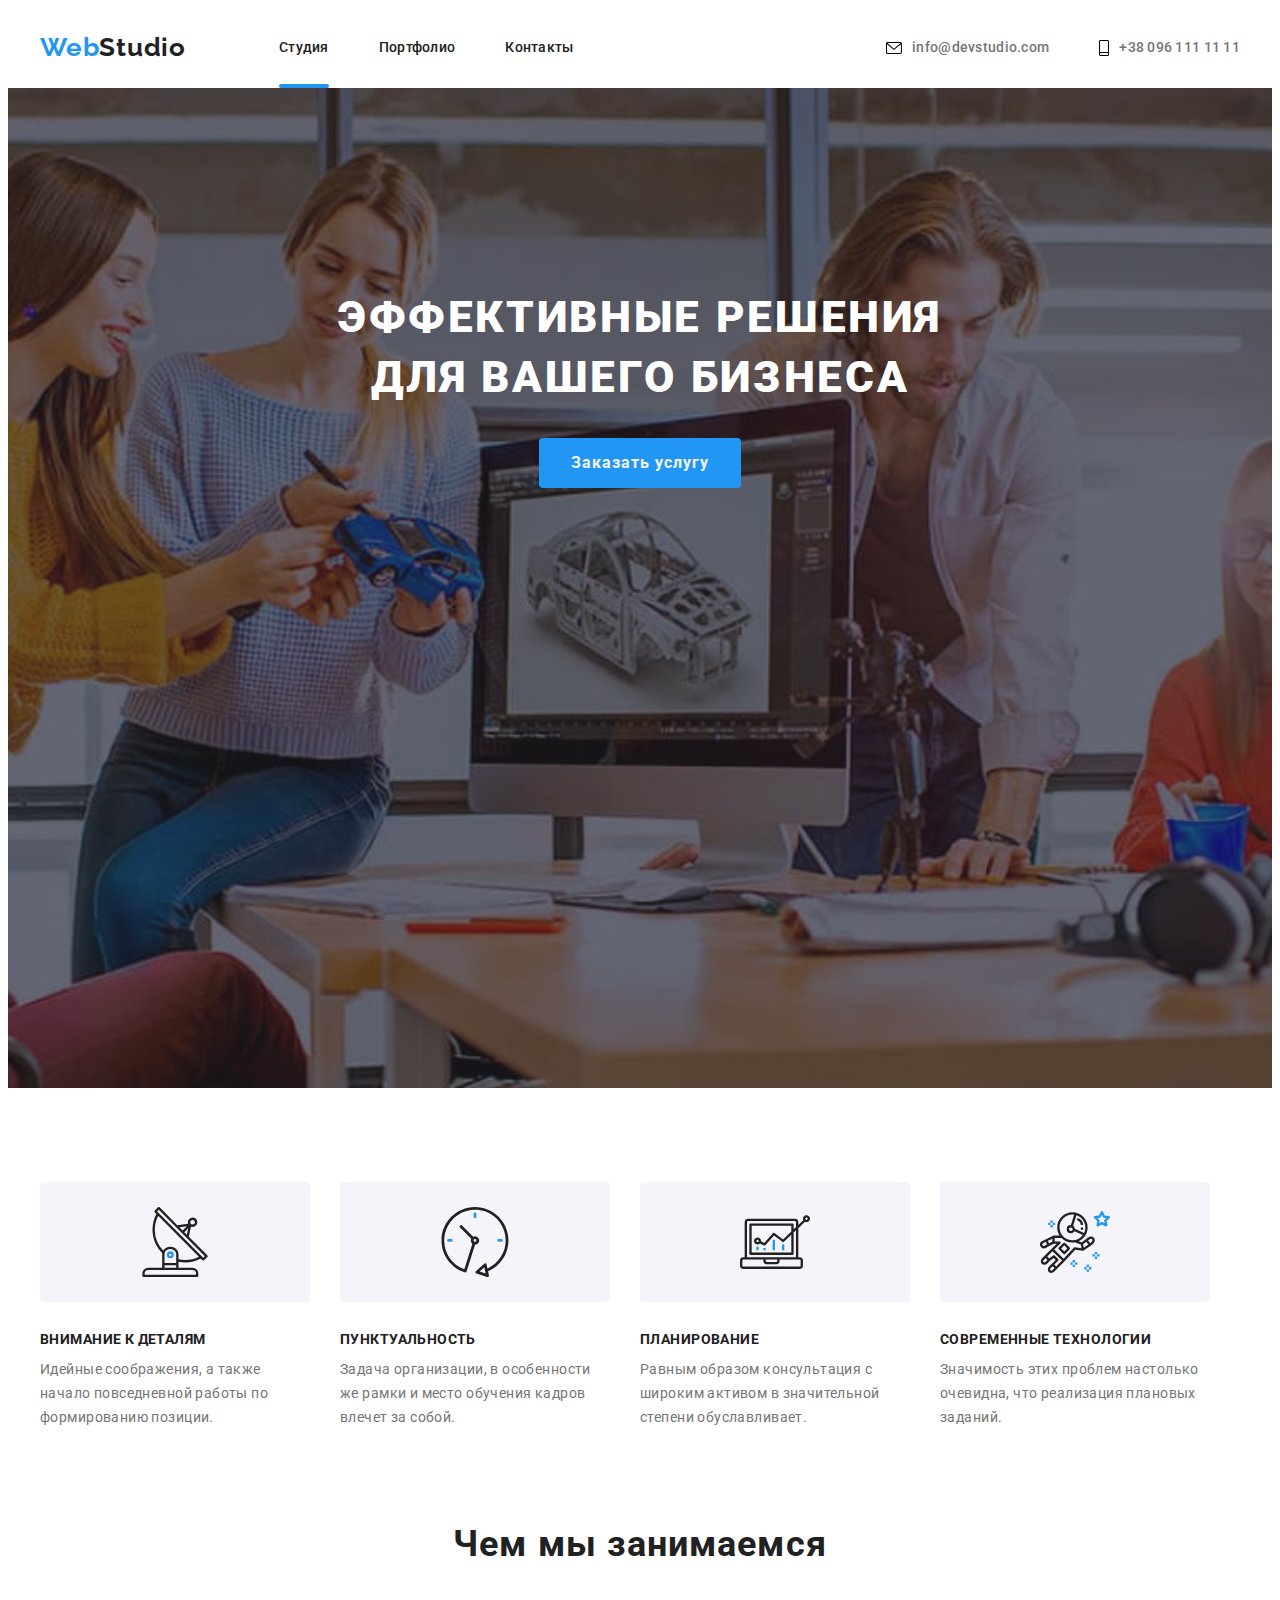
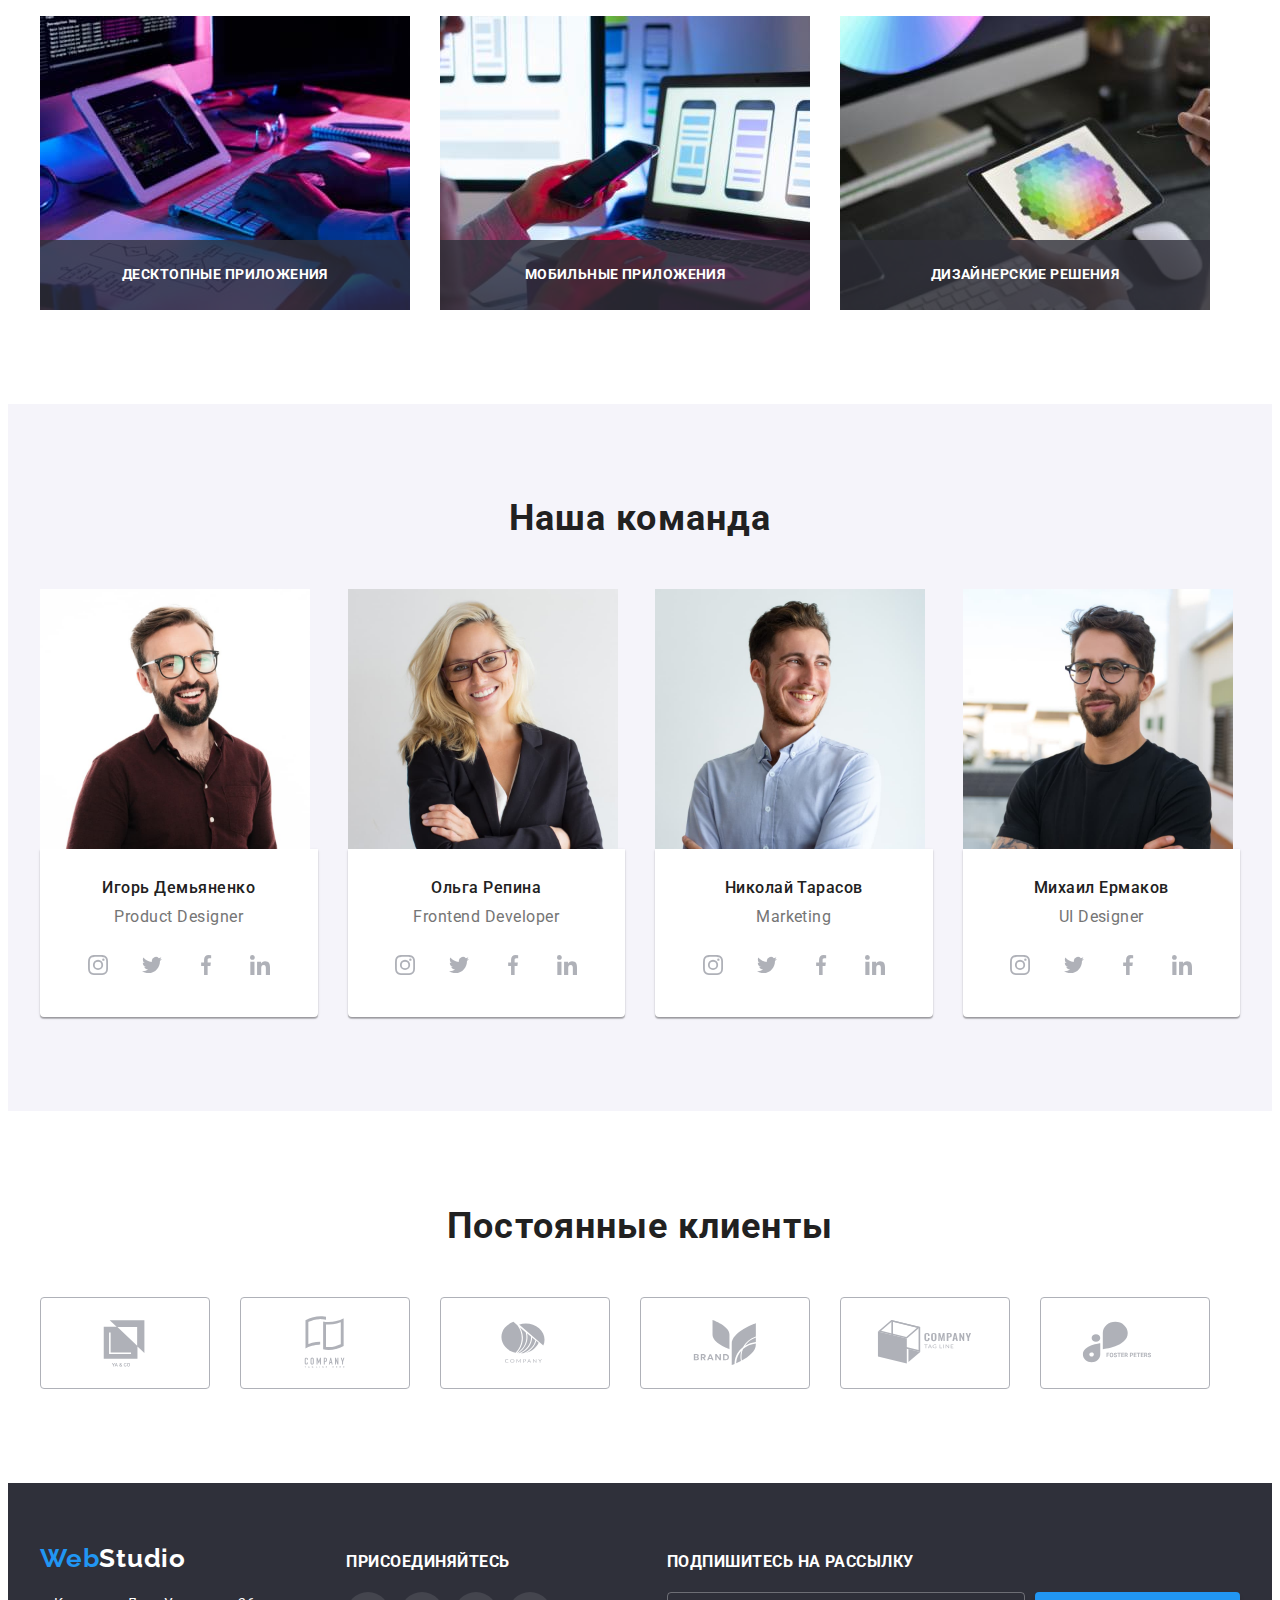
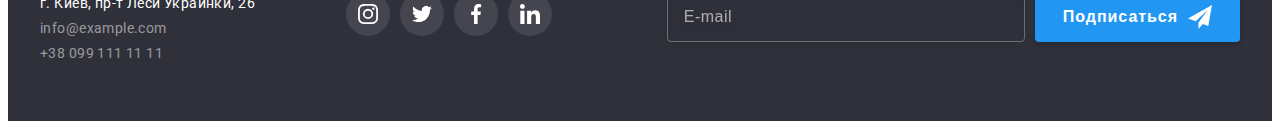
==== commit a63011a0: "hw 6 finish" ====
--- a/index.html
+++ b/index.html
@@ -24,7 +24,6 @@
         <a class="logo-link" lang="en" href="#"><span class="logo-color">Web</span>Studio</a>
             <ul class="list-nav">
                 <li class="item">
-
                     <a class="navigation-link line logo-color" href="./index.html">Студия</a></li>
                 <li class="item"><a class="navigation-link" href="./portfolio.html">Портфолио</a></li>
                 <li class="item"><a class="navigation-link" href="#">Контакты</a></li>
@@ -33,13 +32,13 @@
             <ul class="contacts-list">
                 <li class="item">   
                     <a class="contacts-link" href="mailto:info@devstudio.com">
-                    <svg width="16" height="12" class="icon-mail">
+                    <svg width="16" height="12" class="nav-icon">
                         <use href="./images/sprite.svg#icon-envelope"></use>
                     </svg>info@devstudio.com</a>
                 </li>
                 <li class="item">
                     <a class="contacts-link" href="tel:+380961111111">
-                    <svg width="10" height="16" class="icon-phon">
+                    <svg width="10" height="16" class="nav-icon">
                         <use href="./images/sprite.svg#icon-smartphone"></use>
                     </svg> +38 096 111 11 11</a> 
                 </li>
@@ -426,6 +425,9 @@
                 </form>
             </div>
         </div>
+
+         <!--modal-->
+
         <div class="backdrop is-hidden" data-modal>
             <div class="modal">   
             <button class="modal-close" type="button" data-modal-close >
@@ -465,8 +467,8 @@
                         ></use>
                       </svg>
                     </div>
-                  </div>
-                  <div class="modal-form-container">
+                </div>
+                <div class="modal-form-container">
                     <label for="mail" class="modal-label">Почта</label>
                     <div class="modal-box">
                       <input
@@ -482,15 +484,17 @@
                         ></use>
                       </svg>
                     </div>
-                  </div>
-                  <label for="modal-textarea" class="modal-label">Комментарий</label>
-                  <textarea
-                    class="modal-textarea"
-                    name="modal-textarea"
-                    id="modal-textarea"
-                    placeholder="Введите текст"
-                  ></textarea>
-                  <div class="conteiner-checkbox">
+                </div>
+                <div class="modal-form-container">
+                    <label for="modal-textarea" class="modal-label">Комментарий</label>
+                    <textarea
+                      class="modal-textarea"
+                      name="modal-textarea"
+                      id="modal-textarea"
+                      placeholder="Введите текст"
+                    ></textarea>
+                </div>
+                <div class="conteiner-checkbox">
                     <label class="checkbox-label">
                       <input
                         type="checkbox"
@@ -502,7 +506,7 @@
                       принимаю 
                       <a class="checkbox-link" href="#">Условия договора</a>
                     </label>
-                  </div>
+                </div>
                   <button type="submit" class="submit-btn">Отправить</button>
             </form>
             </div>
--- a/CSS/style.css
+++ b/CSS/style.css
@@ -74,6 +74,7 @@
 }
 
 .logo-link {
+  text-decoration: none;
   padding-top: 24px;
   padding-bottom: 25px;
   font-family: Raleway, sans-serif;
@@ -88,18 +89,18 @@
   color: var(--quaternary-color);
 }
 
-.logo-link {
+/* .logo-link {
   text-decoration: none;
-}
+} */
 
 .list-nav {
+  list-style: none;
   margin-left: 93px;
   display: flex;
   font-weight: 500;
   font-size: 14px;
   line-height: 1.14;
   letter-spacing: 0.02em; 
-  list-style: none;
 }
 
 .list-nav .item {
@@ -107,7 +108,7 @@
   margin-right: 50px;
 }
 
-.list-nav .item:last-child{
+.list-nav .item:last-child {
   margin-right: 0px;
 }
 
@@ -125,8 +126,9 @@
 .navigation-link {
   display: block;
   text-decoration: none;
-  padding-top: 32px;
-  padding-bottom: 32px;
+  padding: 32px 0px;
+  /* padding-top: 32px;
+  padding-bottom: 32px; */
 
   transition: color var(--time-hover) cubic-bezier(0.4, 0, 0.2, 1);
 }
@@ -136,25 +138,26 @@
   list-style: none;
 }
 
-.icon-mail {
+/* .icon-mail  */
+.nav-icon {
   margin-right: 10px;
   transition: fill var(--time-hover) cubic-bezier(0.4, 0, 0.2, 1);
 }
 
-.icon-phon {
+/* .icon-phon {
   margin-right: 10px;
   transition: fill var(--time-hover) cubic-bezier(0.4, 0, 0.2, 1);
-}
-
-.contacts-link:hover .icon-mail,
-.contacts-link:focus .icon-mail {
+} */
+
+.contacts-link:hover .nav-icon,
+.contacts-link:focus .nav-icon {
   fill: var(--quaternary-color);
 }
 
-.contacts-link:hover .icon-phon,
+/* .contacts-link:hover .icon-phon,
 .contacts-link:focus .icon-phon {
   fill: var(--quaternary-color);
-}
+} */
 
 
 .contacts-list .item {
@@ -180,7 +183,8 @@
   transition: color var(--time-hover) cubic-bezier(0.4, 0, 0.2, 1);
 }
 
-.navigation-link.logo-color {
+ /* .navigation-link */
+ .logo-color { 
   color: var(--quaternary-color);
 }
 
@@ -302,6 +306,7 @@
 
 .modal {
   position: absolute;
+  padding: 40px;
   top: 50%;
   left: 50%;
   transform: translate(-50%, -50%) scale(1) rotate(0deg);
@@ -339,7 +344,7 @@
 }
 
 .modal-form {
-  margin: 40px;
+  /* margin: 40px; */
   display: flex;
   flex-direction: column;
 }
@@ -451,9 +456,9 @@
 }
 
 .conteiner-checkbox {
-  display: flex;
-  align-items: center;
-  margin-right: auto;
+  /* display: flex;
+  align-items: center; */
+  margin-right: 0 auto;
   margin-bottom: 30px;
   margin-left: auto;
 }
@@ -523,6 +528,7 @@
 }
 
 .checkbox-link {
+  margin-left: 5px;
   color: var(--quaternary-color);
 }
 
@@ -809,6 +815,7 @@
 .footer .container {
   display: flex; 
   align-items: baseline;
+  justify-content: space-between;
 }
 
 .footer-link {
@@ -1116,7 +1123,9 @@
 
 .container-portfolio {
   padding: 20px 24px;
-  display: flex;
+  border: 1px solid #eee;
+  border-top: 0;
+  /* display: flex;
   flex-direction: column;
   border-right-width: 1px; 
   border-right-style: solid;
@@ -1128,7 +1137,7 @@
 
   border-left-width: 1px;
   border-left-style: solid;
-  border-left-color: #eee
+  border-left-color: #eee */
 }
 
 .thumb {
